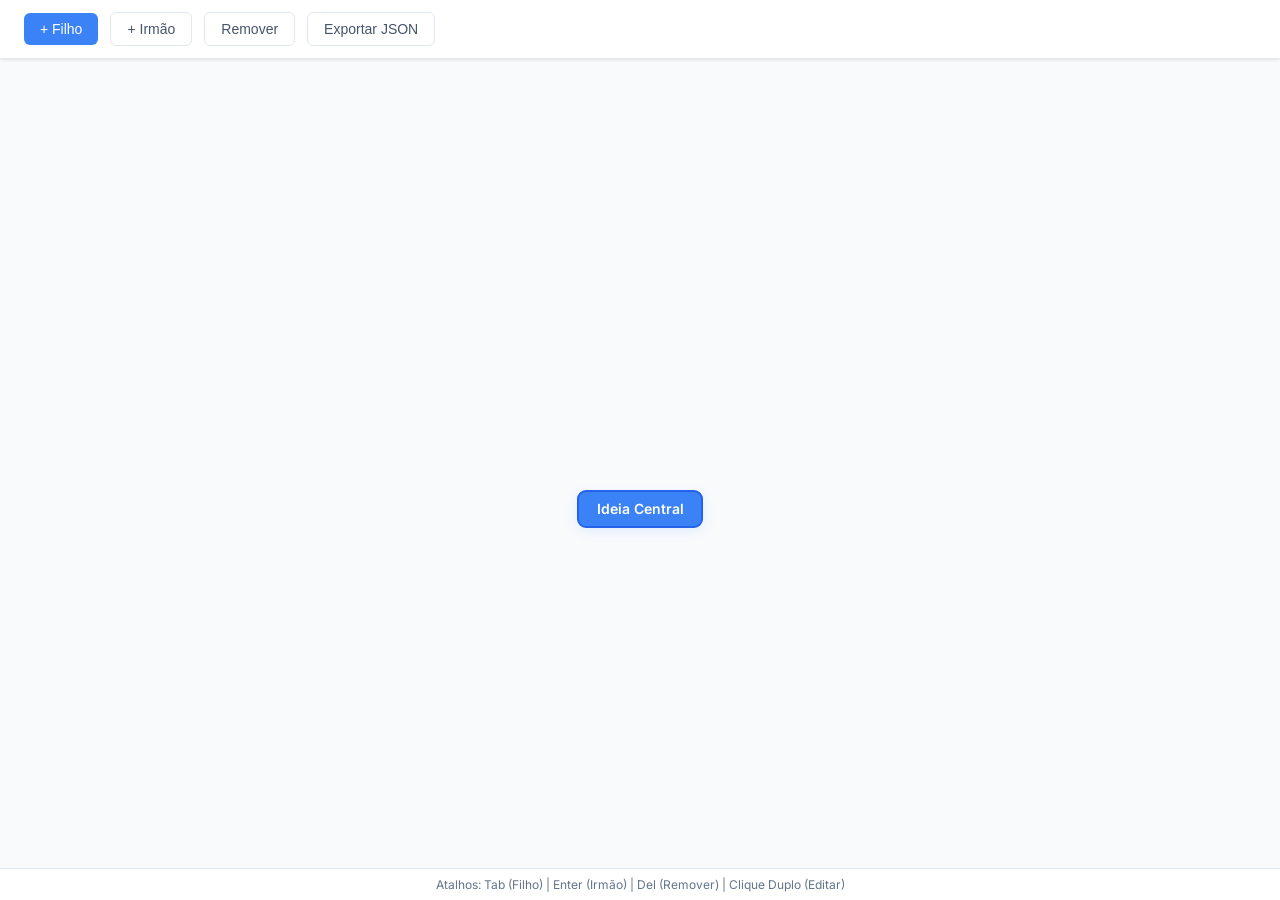
==== index.html @ 8d4bce3d "Implementa sistema de mapa mental inspirado no MindMeister - Estrutura de dados em árvore para gestã" ====
<!DOCTYPE html>
<html lang="pt-br">
<head>
    <meta charset="UTF-8">
    <meta name="viewport" content="width=device-width, initial-scale=1.0">
    <title>Mapa Mental - MindMeister Clone</title>
    <link rel="stylesheet" href="style.css">
</head>
<body>
    <div id="app">
        <header>
            <div class="toolbar">
                <button id="add-child-btn" title="Adicionar Filho (Tab)">+ Filho</button>
                <button id="add-sibling-btn" title="Adicionar Irmão (Enter)">+ Irmão</button>
                <button id="delete-btn" title="Remover (Del)">Remover</button>
                <button id="export-json-btn">Exportar JSON</button>
            </div>
        </header>
        <main id="canvas-container">
            <svg id="mindmap-svg" width="100%" height="100%">
                <g id="viewport">
                    <g id="connections-layer"></g>
                    <g id="nodes-layer"></g>
                </g>
            </svg>
        </main>
        <footer>
            <p>Atalhos: Tab (Filho) | Enter (Irmão) | Del (Remover) | Clique Duplo (Editar)</p>
        </footer>
    </div>
    <script src="script.js"></script>
</body>
</html>
---- style.css ----
@import url('https://fonts.googleapis.com/css2?family=Inter:wght@400;500;600&display=swap');

* {
    box-sizing: border-box;
    margin: 0;
    padding: 0;
}

body, html {
    width: 100%;
    height: 100%;
    overflow: hidden;
    font-family: 'Inter', sans-serif;
    background-color: #f8fafc;
    color: #1e293b;
}

#app {
    display: flex;
    flex-direction: column;
    width: 100%;
    height: 100%;
}

header {
    background-color: #ffffff;
    box-shadow: 0 1px 3px rgba(0,0,0,0.1);
    padding: 12px 24px;
    z-index: 10;
    border-bottom: 1px solid #e2e8f0;
}

.toolbar {
    display: flex;
    gap: 12px;
    align-items: center;
}

.toolbar button {
    padding: 8px 16px;
    border: 1px solid #e2e8f0;
    background: #ffffff;
    cursor: pointer;
    border-radius: 6px;
    font-weight: 500;
    font-size: 14px;
    color: #475569;
    transition: all 0.2s ease;
    display: flex;
    align-items: center;
    gap: 6px;
}

.toolbar button:hover {
    background: #f1f5f9;
    border-color: #cbd5e1;
    color: #0f172a;
    transform: translateY(-1px);
}

.toolbar button:active {
    transform: translateY(0);
}

#add-child-btn {
    background-color: #3b82f6;
    color: white;
    border: none;
}

#add-child-btn:hover {
    background-color: #2563eb;
    color: white;
}

#canvas-container {
    flex: 1;
    position: relative;
    overflow: hidden;
    cursor: grab;
}

#canvas-container:active {
    cursor: grabbing;
}

svg {
    width: 100%;
    height: 100%;
    display: block;
}

.node {
    cursor: pointer;
}

.node rect {
    fill: #ffffff;
    stroke: #e2e8f0;
    stroke-width: 1px;
    rx: 8;
    ry: 8;
    transition: stroke 0.2s, stroke-width 0.2s;
}

.node:hover rect {
    stroke: #94a3b8;
}

.node.selected rect {
    stroke: #3b82f6;
    stroke-width: 2px;
    filter: drop-shadow(0 4px 6px rgba(59, 130, 246, 0.1));
}

.node[data-id="root"] rect {
    fill: #3b82f6;
    stroke: #2563eb;
}

.node[data-id="root"] text {
    fill: #ffffff;
    font-weight: 600;
}

.node text {
    fill: #334155;
    font-size: 14px;
    font-weight: 500;
    pointer-events: none;
    user-select: none;
}

.connection {
    fill: none;
    stroke: #cbd5e1;
    stroke-width: 2px;
}

.collapse-btn {
    cursor: pointer;
    transition: opacity 0.2s;
}

.collapse-btn:hover {
    opacity: 0.8;
}

footer {
    background: #ffffff;
    padding: 8px 24px;
    font-size: 12px;
    color: #64748b;
    border-top: 1px solid #e2e8f0;
    text-align: center;
}

input {
    border: 2px solid #3b82f6 !important;
    border-radius: 4px;
    padding: 2px;
    color: #1e293b;
    font-family: 'Inter', sans-serif;
    font-weight: 500;
}
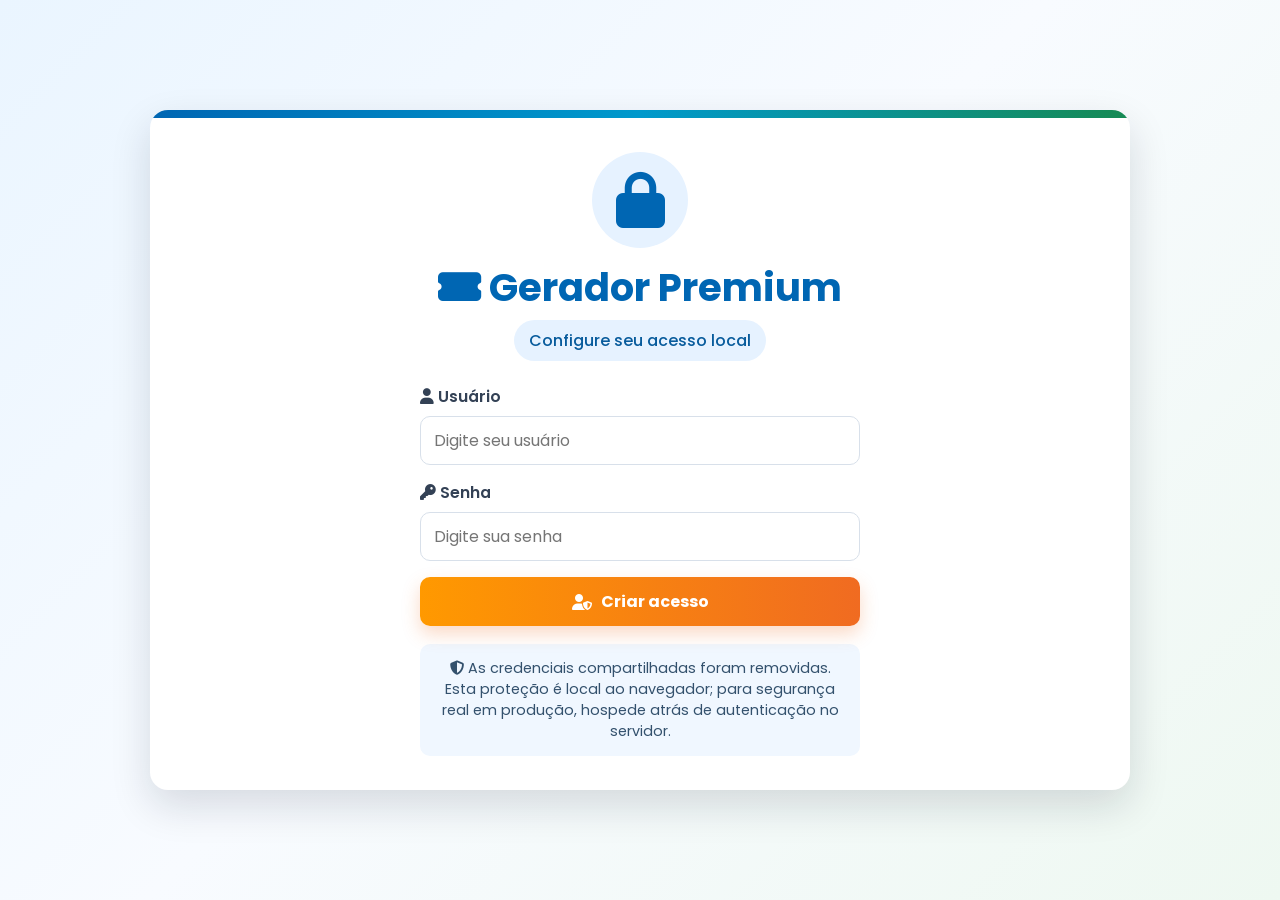
==== commit 07c7de69: "Adiciona index e atualiza instrucoes" ====
--- a/index.html
+++ b/index.html
@@ -3,31 +3,1093 @@
 <head>
     <meta charset="UTF-8">
     <meta name="viewport" content="width=device-width, initial-scale=1.0">
-    <title>Mapa Mental - MindMeister Clone</title>
-    <link rel="stylesheet" href="style.css">
+    <title>Gerador Premium de Loteria - Sistema Seguro</title>
+    <link rel="preconnect" href="https://fonts.googleapis.com">
+    <link rel="preconnect" href="https://fonts.gstatic.com" crossorigin>
+    <link href="https://fonts.googleapis.com/css2?family=Poppins:wght@400;500;600;700&display=swap" rel="stylesheet">
+    <link rel="stylesheet" href="https://cdnjs.cloudflare.com/ajax/libs/font-awesome/6.4.0/css/all.min.css">
+    <style>
+        :root {
+            --primary: #0066b3;
+            --secondary: #0099cc;
+            --accent: #ff8a00;
+            --success: #168a53;
+            --danger: #c62828;
+            --dark: #172033;
+            --muted: #5f6f87;
+            --line: #d8e0ea;
+            --light: #f6f8fb;
+            --card-bg: #ffffff;
+            --shadow: 0 16px 40px rgba(15, 23, 42, 0.14);
+            --lotofacil: #8b1fa9;
+            --megasena: #209869;
+            --quina: #260085;
+        }
+
+        * {
+            box-sizing: border-box;
+            margin: 0;
+            padding: 0;
+        }
+
+        body {
+            min-height: 100vh;
+            padding: 20px;
+            display: flex;
+            align-items: center;
+            justify-content: center;
+            background: linear-gradient(135deg, #eaf5ff 0%, #f8fbff 48%, #eef8f1 100%);
+            color: var(--dark);
+            font-family: "Poppins", Arial, sans-serif;
+        }
+
+        .container {
+            position: relative;
+            width: 100%;
+            max-width: 980px;
+            overflow: hidden;
+            border-radius: 18px;
+            background: var(--card-bg);
+            box-shadow: var(--shadow);
+        }
+
+        .container::before {
+            content: "";
+            display: block;
+            height: 8px;
+            background: linear-gradient(90deg, var(--primary), var(--secondary), var(--success));
+        }
+
+        .screen {
+            padding: 30px;
+        }
+
+        .login-container {
+            max-width: 460px;
+            margin: 0 auto;
+            padding: 34px 10px;
+            text-align: center;
+        }
+
+        .login-logo {
+            width: 96px;
+            height: 96px;
+            margin: 0 auto 18px;
+            display: grid;
+            place-items: center;
+            border-radius: 50%;
+            background: #e6f2ff;
+            color: var(--primary);
+            font-size: 3.5rem;
+        }
+
+        .header {
+            margin-bottom: 24px;
+            text-align: center;
+        }
+
+        .header h1 {
+            color: var(--primary);
+            font-size: clamp(1.8rem, 3vw, 2.45rem);
+            line-height: 1.15;
+            font-weight: 700;
+        }
+
+        .header p {
+            margin-top: 10px;
+            display: inline-flex;
+            align-items: center;
+            justify-content: center;
+            max-width: 720px;
+            padding: 8px 15px;
+            border-radius: 999px;
+            background: #e6f2ff;
+            color: #075b9c;
+            font-weight: 500;
+        }
+
+        .app-topbar {
+            display: flex;
+            justify-content: flex-end;
+            align-items: center;
+            gap: 10px;
+            margin-bottom: 8px;
+        }
+
+        .logged-user {
+            max-width: 220px;
+            overflow: hidden;
+            text-overflow: ellipsis;
+            white-space: nowrap;
+            border-radius: 999px;
+            background: #e6f2ff;
+            padding: 8px 12px;
+            color: #075b9c;
+            font-weight: 600;
+        }
+
+        .form-group {
+            margin-bottom: 16px;
+            text-align: left;
+        }
+
+        label {
+            display: block;
+            margin-bottom: 8px;
+            color: #334155;
+            font-size: 0.98rem;
+            font-weight: 600;
+        }
+
+        input, select {
+            width: 100%;
+            min-height: 48px;
+            border: 1px solid var(--line);
+            border-radius: 10px;
+            background: #fff;
+            color: var(--dark);
+            font: inherit;
+            font-size: 1rem;
+            padding: 11px 13px;
+            transition: border-color 0.2s, box-shadow 0.2s;
+        }
+
+        input:focus, select:focus {
+            outline: none;
+            border-color: var(--primary);
+            box-shadow: 0 0 0 3px rgba(0, 102, 179, 0.16);
+        }
+
+        .actions-row {
+            display: flex;
+            gap: 10px;
+            flex-wrap: wrap;
+        }
+
+        button {
+            min-height: 46px;
+            border: 0;
+            border-radius: 10px;
+            padding: 12px 18px;
+            display: inline-flex;
+            align-items: center;
+            justify-content: center;
+            gap: 9px;
+            background: linear-gradient(90deg, #ff9900 0%, #f06b21 100%);
+            color: #fff;
+            cursor: pointer;
+            font: inherit;
+            font-weight: 700;
+            transition: transform 0.2s, box-shadow 0.2s, background 0.2s;
+            box-shadow: 0 8px 18px rgba(240, 107, 33, 0.25);
+        }
+
+        button:hover {
+            transform: translateY(-1px);
+            box-shadow: 0 10px 22px rgba(240, 107, 33, 0.32);
+        }
+
+        .primary-action {
+            width: 100%;
+        }
+
+        .secondary-action {
+            background: #e6f2ff;
+            color: var(--primary);
+            box-shadow: none;
+        }
+
+        .secondary-action:hover {
+            background: #d7ebff;
+            box-shadow: none;
+        }
+
+        .danger-action {
+            background: #fff1f0;
+            color: var(--danger);
+            box-shadow: none;
+        }
+
+        .security-info {
+            margin-top: 18px;
+            border-radius: 10px;
+            background: #f0f7ff;
+            padding: 14px;
+            color: #33516d;
+            font-size: 0.9rem;
+        }
+
+        .message {
+            display: none;
+            margin: 12px 0 0;
+            padding: 11px 12px;
+            border-radius: 10px;
+            font-size: 0.92rem;
+            text-align: left;
+        }
+
+        .message.error {
+            display: block;
+            background: #fff1f0;
+            color: var(--danger);
+            border: 1px solid #ffc7c2;
+        }
+
+        .message.success {
+            display: block;
+            background: #ecfdf3;
+            color: #116b3f;
+            border: 1px solid #b8ebcd;
+        }
+
+        .tabs {
+            display: grid;
+            grid-template-columns: repeat(3, 1fr);
+            gap: 6px;
+            margin: 22px 0;
+            padding: 6px;
+            border-radius: 12px;
+            background: #eef2f7;
+        }
+
+        .tab {
+            min-height: 46px;
+            border-radius: 8px;
+            display: inline-flex;
+            align-items: center;
+            justify-content: center;
+            gap: 8px;
+            color: #334155;
+            cursor: pointer;
+            font-weight: 700;
+            text-align: center;
+            user-select: none;
+        }
+
+        .tab.active {
+            color: #fff;
+        }
+
+        .tab[data-loteria="lotofacil"].active { background: var(--lotofacil); }
+        .tab[data-loteria="megasena"].active { background: var(--megasena); }
+        .tab[data-loteria="quina"].active { background: var(--quina); }
+
+        .loteria-info {
+            margin-bottom: 20px;
+            border-left: 4px solid var(--primary);
+            border-radius: 12px;
+            background: #eaf5ff;
+            padding: 15px;
+        }
+
+        .loteria-info h2 {
+            display: flex;
+            align-items: center;
+            gap: 10px;
+            margin-bottom: 8px;
+            color: var(--primary);
+            font-size: 1.15rem;
+        }
+
+        .loteria-info p {
+            color: #334155;
+            line-height: 1.55;
+            font-size: 0.96rem;
+        }
+
+        .grid {
+            display: grid;
+            grid-template-columns: minmax(0, 1fr) minmax(0, 1fr);
+            gap: 22px;
+            margin-bottom: 22px;
+        }
+
+        .panel, .result-container {
+            border: 1px solid #e4e9f1;
+            border-radius: 14px;
+            background: var(--light);
+            padding: 18px;
+        }
+
+        .panel h3, .result-header h3 {
+            display: flex;
+            align-items: center;
+            gap: 10px;
+            margin-bottom: 16px;
+            color: var(--primary);
+            font-size: 1.2rem;
+        }
+
+        .price-container, .stats-container {
+            display: grid;
+            grid-template-columns: repeat(2, minmax(0, 1fr));
+            gap: 12px;
+            margin-top: 10px;
+        }
+
+        .price-box, .stat-box {
+            border: 1px solid #e2e8f0;
+            border-radius: 10px;
+            background: #fff;
+            padding: 13px;
+            text-align: center;
+        }
+
+        .price-box .label, .stat-box .label {
+            color: var(--muted);
+            font-size: 0.88rem;
+        }
+
+        .price-box .value, .stat-box .value {
+            margin-top: 4px;
+            color: var(--primary);
+            font-size: 1.18rem;
+            font-weight: 700;
+        }
+
+        .price-list {
+            display: grid;
+            gap: 8px;
+            max-height: 320px;
+            overflow: auto;
+            padding-right: 4px;
+        }
+
+        .price-row {
+            display: flex;
+            justify-content: space-between;
+            gap: 12px;
+            border-radius: 8px;
+            background: #fff;
+            padding: 9px 11px;
+            color: #334155;
+            font-size: 0.94rem;
+        }
+
+        .price-row strong {
+            color: var(--primary);
+        }
+
+        .result-container {
+            background: #f1f5f9;
+        }
+
+        .result-header {
+            display: flex;
+            justify-content: space-between;
+            align-items: center;
+            gap: 12px;
+            margin-bottom: 12px;
+        }
+
+        .result-actions {
+            display: flex;
+            gap: 8px;
+            flex-wrap: wrap;
+        }
+
+        .result-actions button {
+            min-height: 38px;
+            padding: 8px 13px;
+            font-size: 0.92rem;
+        }
+
+        .empty-state {
+            padding: 34px 12px;
+            color: #8b98aa;
+            text-align: center;
+        }
+
+        .empty-state i {
+            display: block;
+            margin-bottom: 12px;
+            color: #bdc7d5;
+            font-size: 2.8rem;
+        }
+
+        .linha-jogo {
+            margin-bottom: 12px;
+            border-left: 4px solid var(--accent);
+            border-radius: 10px;
+            background: #fff;
+            padding: 12px;
+        }
+
+        .numeros-jogo {
+            display: flex;
+            flex-wrap: wrap;
+            gap: 7px;
+        }
+
+        .num {
+            width: 36px;
+            height: 36px;
+            display: inline-flex;
+            align-items: center;
+            justify-content: center;
+            border-radius: 50%;
+            background: #e2e8f0;
+            color: var(--dark);
+            font-weight: 700;
+            font-size: 0.94rem;
+        }
+
+        .jinfo {
+            display: flex;
+            flex-wrap: wrap;
+            gap: 12px;
+            margin-top: 10px;
+            color: var(--muted);
+            font-size: 0.9rem;
+        }
+
+        .badge {
+            display: inline-flex;
+            align-items: center;
+            border-radius: 999px;
+            padding: 3px 9px;
+            color: #fff;
+            font-size: 0.78rem;
+            font-weight: 700;
+        }
+
+        .badge.lotofacil { background: var(--lotofacil); }
+        .badge.megasena { background: var(--megasena); }
+        .badge.quina { background: var(--quina); }
+
+        .footer {
+            margin-top: 22px;
+            color: var(--muted);
+            text-align: center;
+            font-size: 0.88rem;
+        }
+
+        .footer a {
+            color: var(--primary);
+            text-decoration: none;
+            font-weight: 600;
+        }
+
+        .confetti {
+            position: fixed;
+            width: 10px;
+            height: 10px;
+            opacity: 0;
+            z-index: 10000;
+            pointer-events: none;
+        }
+
+        @keyframes confetti {
+            0% { transform: translateY(0) rotate(0); opacity: 1; }
+            100% { transform: translateY(100vh) rotate(720deg); opacity: 0; }
+        }
+
+        @media (max-width: 760px) {
+            body {
+                padding: 10px;
+                align-items: flex-start;
+            }
+
+            .screen {
+                padding: 20px 14px;
+            }
+
+            .tabs, .grid, .price-container, .stats-container {
+                grid-template-columns: 1fr;
+            }
+
+            .tab {
+                justify-content: flex-start;
+                padding: 0 12px;
+            }
+
+            .result-header {
+                align-items: flex-start;
+                flex-direction: column;
+            }
+
+            .actions-row button, .result-actions button {
+                flex: 1;
+            }
+        }
+
+        @media print {
+            body {
+                background: #fff;
+                padding: 0;
+            }
+
+            .container {
+                box-shadow: none;
+                border-radius: 0;
+            }
+
+            .app-topbar, .tabs, .panel, .result-actions, .footer {
+                display: none !important;
+            }
+        }
+    </style>
 </head>
 <body>
-    <div id="app">
-        <header>
-            <div class="toolbar">
-                <button id="add-child-btn" title="Adicionar Filho (Tab)">+ Filho</button>
-                <button id="add-sibling-btn" title="Adicionar Irmão (Enter)">+ Irmão</button>
-                <button id="delete-btn" title="Remover (Del)">Remover</button>
-                <button id="export-json-btn">Exportar JSON</button>
+    <main class="container">
+        <section class="screen login-container" id="loginScreen">
+            <div class="login-logo"><i class="fas fa-lock"></i></div>
+            <div class="header">
+                <h1><i class="fas fa-ticket-alt"></i> Gerador Premium</h1>
+                <p id="authSubtitle">Configure seu acesso local</p>
             </div>
-        </header>
-        <main id="canvas-container">
-            <svg id="mindmap-svg" width="100%" height="100%">
-                <g id="viewport">
-                    <g id="connections-layer"></g>
-                    <g id="nodes-layer"></g>
-                </g>
-            </svg>
-        </main>
-        <footer>
-            <p>Atalhos: Tab (Filho) | Enter (Irmão) | Del (Remover) | Clique Duplo (Editar)</p>
-        </footer>
-    </div>
-    <script src="script.js"></script>
+
+            <form id="authForm" autocomplete="off">
+                <div class="form-group">
+                    <label for="username"><i class="fas fa-user"></i> Usuário</label>
+                    <input type="text" id="username" minlength="3" maxlength="40" placeholder="Digite seu usuário" required>
+                </div>
+                <div class="form-group">
+                    <label for="password"><i class="fas fa-key"></i> Senha</label>
+                    <input type="password" id="password" minlength="6" maxlength="80" placeholder="Digite sua senha" required>
+                </div>
+                <button class="primary-action" type="submit" id="authButton">
+                    <i class="fas fa-user-shield"></i> Criar acesso
+                </button>
+                <p class="message" id="authMessage" aria-live="polite"></p>
+            </form>
+
+            <div class="security-info">
+                <p><i class="fas fa-shield-alt"></i> As credenciais compartilhadas foram removidas. Esta proteção é local ao navegador; para segurança real em produção, hospede atrás de autenticação no servidor.</p>
+            </div>
+        </section>
+
+        <section class="screen" id="appContent" style="display:none">
+            <div class="app-topbar">
+                <span class="logged-user" id="loggedUser">Usuário</span>
+                <button class="secondary-action" type="button" id="resetAccessBtn" title="Redefinir acesso local">
+                    <i class="fas fa-user-gear"></i>
+                </button>
+                <button class="secondary-action" type="button" id="logoutBtn">
+                    <i class="fas fa-sign-out-alt"></i> Sair
+                </button>
+            </div>
+
+            <div class="header">
+                <h1><i class="fas fa-ticket-alt"></i> Gerador Premium de Loteria</h1>
+                <p>Valores oficiais CAIXA conferidos em julho/2026</p>
+            </div>
+
+            <nav class="tabs" id="tabs" aria-label="Loterias"></nav>
+            <section id="loteriaContent"></section>
+
+            <div class="footer">
+                <p>Valores e regras sujeitos a alteração pela CAIXA. Confira sempre o volante oficial antes de apostar.</p>
+                <p>&copy; 2026 Gerador Premium de Loteria - Sistema Seguro</p>
+            </div>
+        </section>
+    </main>
+
+    <script>
+        const STORAGE_KEY = "gerador-premium-auth-v2";
+        const SESSION_KEY = "gerador-premium-session";
+        const formatter = new Intl.NumberFormat("pt-BR", { style: "currency", currency: "BRL" });
+
+        const loterias = {
+            lotofacil: {
+                titulo: "Lotofácil",
+                icon: "fa-clover",
+                total: 25,
+                nmin: 15,
+                nmax: 20,
+                cor: "lotofacil",
+                descricao: "Escolha entre 15 e 20 números dentre os 25 disponíveis. A aposta mínima custa R$ 3,50.",
+                fonte: "CAIXA - Lotofácil",
+                precos: {
+                    15: 3.50,
+                    16: 56.00,
+                    17: 476.00,
+                    18: 2856.00,
+                    19: 13566.00,
+                    20: 54264.00
+                }
+            },
+            megasena: {
+                titulo: "Mega-Sena",
+                icon: "fa-star",
+                total: 60,
+                nmin: 6,
+                nmax: 20,
+                cor: "megasena",
+                descricao: "Escolha entre 6 e 20 números dentre os 60 disponíveis. A aposta mínima custa R$ 6,00.",
+                fonte: "CAIXA - Mega-Sena",
+                precos: {
+                    6: 6.00,
+                    7: 42.00,
+                    8: 168.00,
+                    9: 504.00,
+                    10: 1260.00,
+                    11: 2772.00,
+                    12: 5544.00,
+                    13: 10296.00,
+                    14: 18018.00,
+                    15: 30030.00,
+                    16: 48048.00,
+                    17: 74256.00,
+                    18: 111384.00,
+                    19: 162792.00,
+                    20: 232560.00
+                }
+            },
+            quina: {
+                titulo: "Quina",
+                icon: "fa-gem",
+                total: 80,
+                nmin: 5,
+                nmax: 15,
+                cor: "quina",
+                descricao: "Escolha entre 5 e 15 números dentre os 80 disponíveis. A aposta mínima custa R$ 3,00.",
+                fonte: "CAIXA - Quina",
+                precos: {
+                    5: 3.00,
+                    6: 18.00,
+                    7: 63.00,
+                    8: 168.00,
+                    9: 378.00,
+                    10: 756.00,
+                    11: 1386.00,
+                    12: 2376.00,
+                    13: 3861.00,
+                    14: 6006.00,
+                    15: 9009.00
+                }
+            }
+        };
+
+        let activeLoteria = "lotofacil";
+        let geracoes = 0;
+        const ultimosJogos = { lotofacil: [], megasena: [], quina: [] };
+
+        function byId(id) {
+            return document.getElementById(id);
+        }
+
+        function showMessage(type, text) {
+            const message = byId("authMessage");
+            message.className = `message ${type}`;
+            message.textContent = text;
+        }
+
+        function clearMessage() {
+            const message = byId("authMessage");
+            message.className = "message";
+            message.textContent = "";
+        }
+
+        function getStoredAuth() {
+            try {
+                return JSON.parse(localStorage.getItem(STORAGE_KEY));
+            } catch (error) {
+                return null;
+            }
+        }
+
+        function bytesToHex(buffer) {
+            return Array.from(new Uint8Array(buffer))
+                .map(byte => byte.toString(16).padStart(2, "0"))
+                .join("");
+        }
+
+        async function sha256(text) {
+            if (!crypto.subtle) {
+                throw new Error("Este navegador não suporta criptografia local.");
+            }
+            const encoded = new TextEncoder().encode(text);
+            return bytesToHex(await crypto.subtle.digest("SHA-256", encoded));
+        }
+
+        function createSalt() {
+            const values = new Uint8Array(16);
+            crypto.getRandomValues(values);
+            return bytesToHex(values);
+        }
+
+        async function hashCredentials(username, password, salt) {
+            return sha256(`${salt}:${username.trim().toLowerCase()}:${password}`);
+        }
+
+        function updateAuthMode() {
+            const hasAuth = Boolean(getStoredAuth());
+            byId("authSubtitle").textContent = hasAuth ? "Acesso restrito - Sistema protegido" : "Configure seu acesso local";
+            byId("authButton").innerHTML = hasAuth
+                ? '<i class="fas fa-sign-in-alt"></i> Acessar Sistema'
+                : '<i class="fas fa-user-shield"></i> Criar acesso';
+        }
+
+        async function handleAuth(event) {
+            event.preventDefault();
+            clearMessage();
+
+            const username = byId("username").value.trim();
+            const password = byId("password").value;
+
+            if (username.length < 3 || password.length < 6) {
+                showMessage("error", "Use um usuário com pelo menos 3 caracteres e uma senha com pelo menos 6 caracteres.");
+                return;
+            }
+
+            const stored = getStoredAuth();
+
+            try {
+                if (!stored) {
+                    const salt = createSalt();
+                    const passwordHash = await hashCredentials(username, password, salt);
+                    localStorage.setItem(STORAGE_KEY, JSON.stringify({ username, salt, passwordHash, createdAt: new Date().toISOString() }));
+                    sessionStorage.setItem(SESSION_KEY, username);
+                    showApp(username);
+                    criarConfetti();
+                    return;
+                }
+
+                const attemptHash = await hashCredentials(username, password, stored.salt);
+                if (stored.username === username && stored.passwordHash === attemptHash) {
+                    sessionStorage.setItem(SESSION_KEY, username);
+                    showApp(username);
+                    return;
+                }
+
+                showMessage("error", "Usuário ou senha incorretos.");
+            } catch (error) {
+                showMessage("error", error.message || "Não foi possível validar o acesso.");
+            }
+        }
+
+        function showApp(username) {
+            byId("loginScreen").style.display = "none";
+            byId("appContent").style.display = "block";
+            byId("loggedUser").textContent = username;
+            renderTabs();
+            renderLoteria(activeLoteria);
+        }
+
+        function logout() {
+            sessionStorage.removeItem(SESSION_KEY);
+            byId("password").value = "";
+            byId("appContent").style.display = "none";
+            byId("loginScreen").style.display = "block";
+            updateAuthMode();
+        }
+
+        function resetAccess() {
+            if (!confirm("Redefinir o acesso local? Os jogos gerados na tela atual serão limpos.")) {
+                return;
+            }
+            localStorage.removeItem(STORAGE_KEY);
+            sessionStorage.removeItem(SESSION_KEY);
+            Object.keys(ultimosJogos).forEach(tipo => { ultimosJogos[tipo] = []; });
+            byId("username").value = "";
+            byId("password").value = "";
+            logout();
+        }
+
+        function renderTabs() {
+            byId("tabs").innerHTML = Object.entries(loterias).map(([key, loteria]) => `
+                <div class="tab ${key === activeLoteria ? "active" : ""}" data-loteria="${key}" role="button" tabindex="0">
+                    <i class="fas ${loteria.icon}"></i> ${loteria.titulo}
+                </div>
+            `).join("");
+        }
+
+        function renderLoteria(tipo) {
+            activeLoteria = tipo;
+            const loteria = loterias[tipo];
+            const options = Object.keys(loteria.precos)
+                .map(n => `<option value="${n}">${n} dezenas</option>`)
+                .join("");
+            const priceRows = Object.entries(loteria.precos)
+                .map(([n, valor]) => `<div class="price-row"><span>${n} dezenas</span><strong>${formatter.format(valor)}</strong></div>`)
+                .join("");
+
+            byId("loteriaContent").innerHTML = `
+                <article class="loteria-info">
+                    <h2><i class="fas fa-circle-info"></i> Informações oficiais - ${loteria.titulo}</h2>
+                    <p>${loteria.descricao} Tabela usada: ${loteria.fonte}, conferida em julho/2026.</p>
+                </article>
+
+                <div class="grid">
+                    <section class="panel">
+                        <h3><i class="fas fa-sliders"></i> Configurações <span class="badge ${loteria.cor}">${loteria.titulo.toUpperCase()}</span></h3>
+                        <div class="form-group">
+                            <label for="numdezenas"><i class="fas fa-hashtag"></i> Dezenas por jogo</label>
+                            <select id="numdezenas">${options}</select>
+                        </div>
+                        <div class="form-group">
+                            <label for="qtd"><i class="fas fa-list-ol"></i> Quantidade de jogos</label>
+                            <input type="number" id="qtd" min="1" max="100" value="3" inputmode="numeric">
+                        </div>
+                        <div class="form-group">
+                            <label><i class="fas fa-coins"></i> Valor</label>
+                            <div class="price-container">
+                                <div class="price-box">
+                                    <div class="label">Por jogo</div>
+                                    <div class="value" id="valorjogo">${formatter.format(loteria.precos[loteria.nmin])}</div>
+                                </div>
+                                <div class="price-box">
+                                    <div class="label">Total</div>
+                                    <div class="value" id="valortotal">${formatter.format(loteria.precos[loteria.nmin] * 3)}</div>
+                                </div>
+                            </div>
+                        </div>
+                        <div class="actions-row">
+                            <button type="button" class="primary-action" id="gerarBtn"><i class="fas fa-magic"></i> Gerar Jogos</button>
+                            <button type="button" class="secondary-action" id="limparBtn"><i class="fas fa-trash"></i> Limpar</button>
+                        </div>
+                    </section>
+
+                    <section class="panel">
+                        <h3><i class="fas fa-money-bill-wave"></i> Valores oficiais <span class="badge ${loteria.cor}">${loteria.titulo.toUpperCase()}</span></h3>
+                        <div class="price-list">${priceRows}</div>
+                    </section>
+                </div>
+
+                <section class="result-container">
+                    <div class="result-header">
+                        <h3><i class="fas fa-ticket-alt"></i> Jogos gerados <span class="badge ${loteria.cor}">${loteria.titulo.toUpperCase()}</span></h3>
+                        <div class="result-actions">
+                            <button type="button" class="secondary-action" id="imprimirBtn"><i class="fas fa-print"></i> Imprimir</button>
+                        </div>
+                    </div>
+                    <div id="resultado"></div>
+                    <div class="stats-container" id="estatisticas"></div>
+                </section>
+            `;
+
+            byId("numdezenas").value = String(loteria.nmin);
+            byId("numdezenas").addEventListener("change", atualizarPreco);
+            byId("qtd").addEventListener("input", atualizarPreco);
+            byId("gerarBtn").addEventListener("click", () => gerarJogos(tipo));
+            byId("limparBtn").addEventListener("click", () => limparJogos(tipo));
+            byId("imprimirBtn").addEventListener("click", () => imprimirJogos(tipo));
+            renderResultado(tipo);
+            atualizarPreco();
+        }
+
+        function clampQuantidade(value) {
+            const numero = Number.parseInt(value, 10);
+            if (Number.isNaN(numero)) {
+                return 1;
+            }
+            return Math.min(Math.max(numero, 1), 100);
+        }
+
+        function getSelectedValues() {
+            const loteria = loterias[activeLoteria];
+            const nd = Number.parseInt(byId("numdezenas").value, 10);
+            const qtd = clampQuantidade(byId("qtd").value);
+            byId("qtd").value = qtd;
+
+            if (!loteria.precos[nd]) {
+                throw new Error("Quantidade de dezenas inválida para esta loteria.");
+            }
+
+            return { loteria, nd, qtd };
+        }
+
+        function atualizarPreco() {
+            const { loteria, nd, qtd } = getSelectedValues();
+            const valorPorJogo = loteria.precos[nd];
+            byId("valorjogo").textContent = formatter.format(valorPorJogo);
+            byId("valortotal").textContent = formatter.format(valorPorJogo * qtd);
+        }
+
+        function secureRandomInt(maxExclusive) {
+            if (maxExclusive <= 0 || maxExclusive > 4294967296) {
+                throw new RangeError("Intervalo aleatório inválido.");
+            }
+
+            const limit = Math.floor(4294967296 / maxExclusive) * maxExclusive;
+            const value = new Uint32Array(1);
+
+            do {
+                crypto.getRandomValues(value);
+            } while (value[0] >= limit);
+
+            return value[0] % maxExclusive;
+        }
+
+        function gerarJogo(tipo, nd) {
+            const loteria = loterias[tipo];
+            const numeros = Array.from({ length: loteria.total }, (_, index) => index + 1);
+
+            for (let i = numeros.length - 1; i > 0; i--) {
+                const j = secureRandomInt(i + 1);
+                [numeros[i], numeros[j]] = [numeros[j], numeros[i]];
+            }
+
+            return numeros.slice(0, nd).sort((a, b) => a - b);
+        }
+
+        function gerarJogos(tipo) {
+            const { nd, qtd } = getSelectedValues();
+            ultimosJogos[tipo] = Array.from({ length: qtd }, () => gerarJogo(tipo, nd));
+            renderResultado(tipo);
+            geracoes++;
+            if (geracoes % 5 === 0) {
+                criarConfetti();
+            }
+        }
+
+        function renderResultado(tipo) {
+            const jogos = ultimosJogos[tipo];
+            const resultado = byId("resultado");
+            const estatisticas = byId("estatisticas");
+
+            if (!jogos.length) {
+                resultado.innerHTML = `
+                    <div class="empty-state">
+                        <i class="fas fa-ticket-alt"></i>
+                        <p>Clique em "Gerar Jogos" para criar suas combinações</p>
+                    </div>
+                `;
+                estatisticas.innerHTML = "";
+                return;
+            }
+
+            const { loteria, nd } = getSelectedValues();
+            resultado.innerHTML = jogos.map(jogo => {
+                const soma = jogo.reduce((total, numero) => total + numero, 0);
+                const numeros = jogo.map(numero => `<span class="num">${String(numero).padStart(2, "0")}</span>`).join("");
+                return `
+                    <div class="linha-jogo">
+                        <div class="numeros-jogo">${numeros}</div>
+                        <div class="jinfo">
+                            <span><i class="fas fa-calculator"></i> Soma: ${soma}</span>
+                            <span><i class="fas fa-money-bill-wave"></i> Valor: ${formatter.format(loteria.precos[nd])}</span>
+                        </div>
+                    </div>
+                `;
+            }).join("");
+
+            const somas = jogos.map(jogo => jogo.reduce((total, numero) => total + numero, 0));
+            const somaMedia = Math.round(somas.reduce((total, soma) => total + soma, 0) / somas.length);
+            const valorTotal = loteria.precos[nd] * jogos.length;
+            estatisticas.innerHTML = `
+                <div class="stat-box">
+                    <div class="value">${somaMedia}</div>
+                    <div class="label">Soma média</div>
+                </div>
+                <div class="stat-box">
+                    <div class="value">${formatter.format(valorTotal)}</div>
+                    <div class="label">Valor total</div>
+                </div>
+            `;
+        }
+
+        function limparJogos(tipo) {
+            ultimosJogos[tipo] = [];
+            renderResultado(tipo);
+        }
+
+        function criarConfetti() {
+            const colors = ["#ff9900", "#0066cc", "#168a53", "#c62828", "#8b1fa9"];
+
+            for (let i = 0; i < 80; i++) {
+                const confetti = document.createElement("div");
+                confetti.className = "confetti";
+                confetti.style.backgroundColor = colors[secureRandomInt(colors.length)];
+                confetti.style.left = `${secureRandomInt(100)}vw`;
+                confetti.style.top = "-10px";
+                confetti.style.opacity = "1";
+                confetti.style.animation = `confetti ${secureRandomInt(2400) + 2200}ms ease-out forwards`;
+                document.body.appendChild(confetti);
+                setTimeout(() => confetti.remove(), 5200);
+            }
+        }
+
+        function imprimirJogos(tipo) {
+            const jogos = ultimosJogos[tipo];
+            if (!jogos.length) {
+                alert("Gere jogos antes de imprimir.");
+                return;
+            }
+
+            const { loteria, nd } = getSelectedValues();
+            const username = sessionStorage.getItem(SESSION_KEY) || "Usuário";
+            const valorPorJogo = loteria.precos[nd];
+            const valorTotal = valorPorJogo * jogos.length;
+            const printWindow = window.open("", "_blank", "noopener,noreferrer");
+
+            if (!printWindow) {
+                alert("O navegador bloqueou a janela de impressão. Permita pop-ups para este arquivo.");
+                return;
+            }
+
+            const jogosHtml = jogos.map((jogo, index) => {
+                const numeros = jogo.map(numero => `<span class="num">${String(numero).padStart(2, "0")}</span>`).join("");
+                return `
+                    <section class="jogo">
+                        <strong>Jogo ${index + 1}</strong>
+                        <div class="numeros">${numeros}</div>
+                        <p>Soma: ${jogo.reduce((total, numero) => total + numero, 0)} | Valor: ${formatter.format(valorPorJogo)}</p>
+                    </section>
+                `;
+            }).join("");
+
+            printWindow.document.write(`
+                <!DOCTYPE html>
+                <html lang="pt-br">
+                <head>
+                    <meta charset="UTF-8">
+                    <title>Meus Jogos - ${loteria.titulo}</title>
+                    <style>
+                        body { font-family: Arial, sans-serif; color: #172033; padding: 24px; }
+                        h1 { color: #0066b3; text-align: center; }
+                        .jogo { margin: 14px 0; padding: 14px; border: 1px solid #d8e0ea; border-radius: 10px; break-inside: avoid; }
+                        .numeros { display: flex; flex-wrap: wrap; gap: 8px; margin: 10px 0; }
+                        .num { width: 34px; height: 34px; display: inline-flex; align-items: center; justify-content: center; border-radius: 50%; background: #e2e8f0; font-weight: 700; }
+                        .total { margin-top: 22px; padding: 14px; background: #f0f7ff; border-radius: 10px; text-align: center; font-weight: 700; }
+                        button { margin: 22px auto 0; display: block; padding: 10px 18px; border: 0; border-radius: 8px; background: #0066b3; color: #fff; cursor: pointer; }
+                        @media print { button { display: none; } }
+                    </style>
+                </head>
+                <body>
+                    <h1>Meus Jogos - ${loteria.titulo}</h1>
+                    <p>Gerado por: ${username}</p>
+                    <p>Data: ${new Date().toLocaleString("pt-BR")}</p>
+                    <p>Dezenas por jogo: ${nd}</p>
+                    ${jogosHtml}
+                    <div class="total">Total de jogos: ${jogos.length} | Valor total: ${formatter.format(valorTotal)}</div>
+                    <button onclick="window.print()">Imprimir</button>
+                </body>
+                </html>
+            `);
+            printWindow.document.close();
+        }
+
+        byId("authForm").addEventListener("submit", handleAuth);
+        byId("logoutBtn").addEventListener("click", logout);
+        byId("resetAccessBtn").addEventListener("click", resetAccess);
+        byId("tabs").addEventListener("click", event => {
+            const tab = event.target.closest(".tab");
+            if (!tab) {
+                return;
+            }
+            renderTabs();
+            renderLoteria(tab.dataset.loteria);
+            renderTabs();
+        });
+        byId("tabs").addEventListener("keydown", event => {
+            if (event.key !== "Enter" && event.key !== " ") {
+                return;
+            }
+            const tab = event.target.closest(".tab");
+            if (tab) {
+                event.preventDefault();
+                renderLoteria(tab.dataset.loteria);
+                renderTabs();
+            }
+        });
+
+        updateAuthMode();
+        const currentSession = sessionStorage.getItem(SESSION_KEY);
+        if (currentSession && getStoredAuth()) {
+            showApp(currentSession);
+        }
+    </script>
 </body>
 </html>
